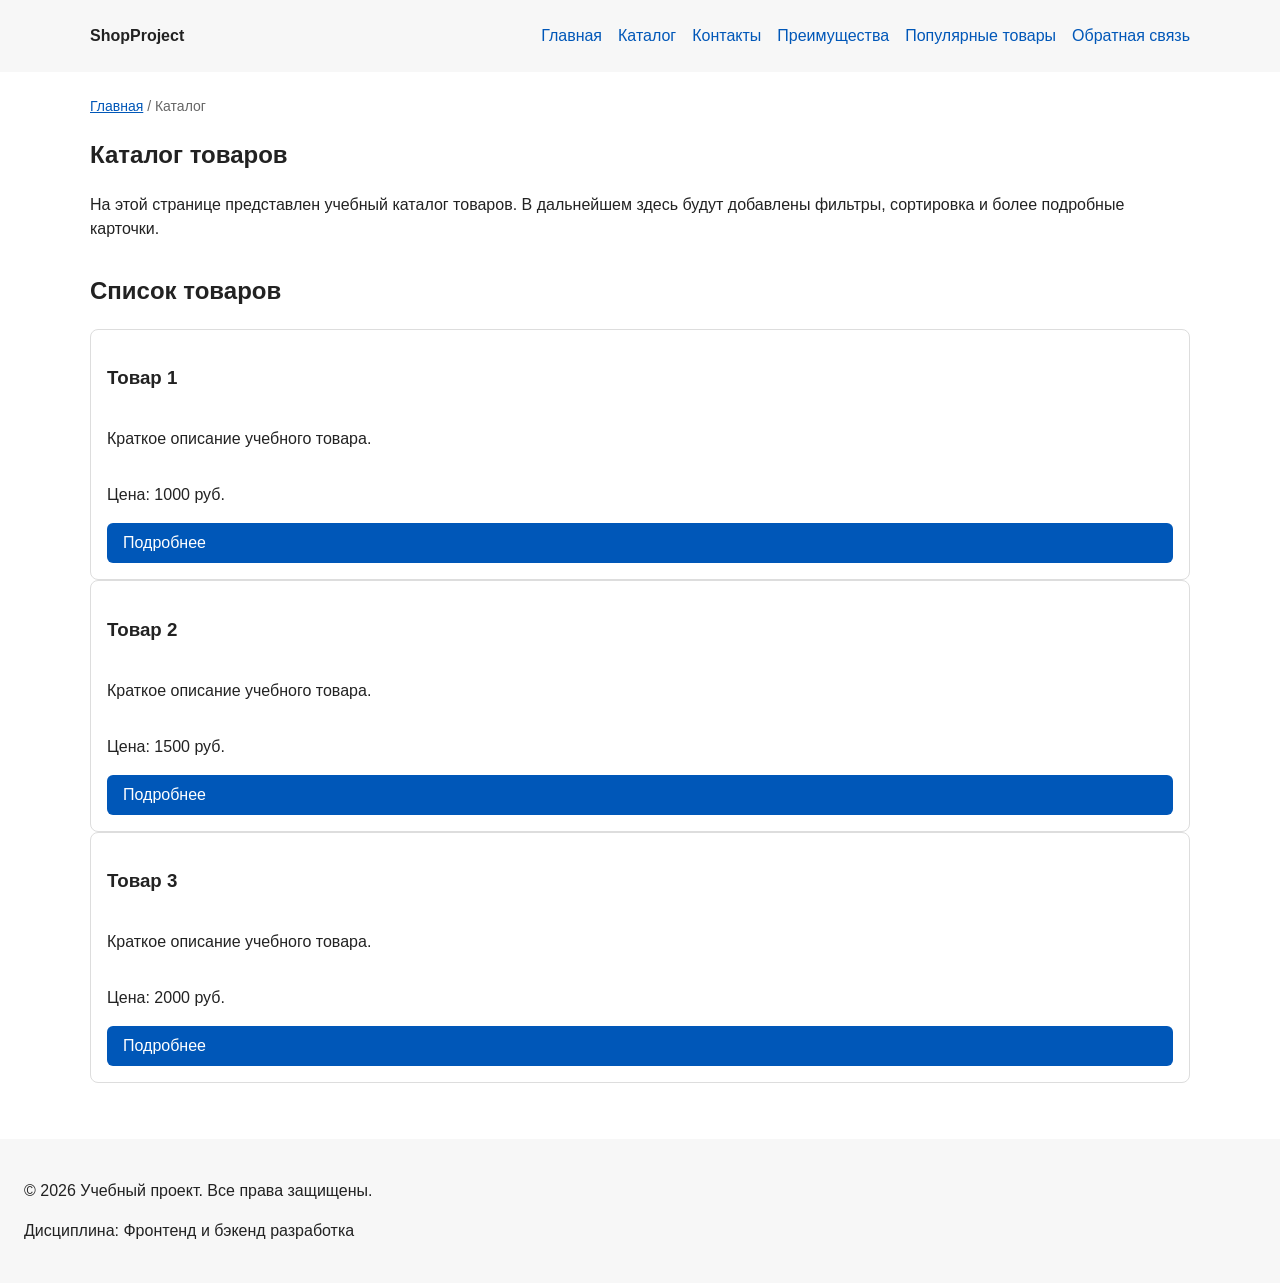
==== catalog.html @ 8612204b "fixes" ====
<!DOCTYPE html>
<html lang="ru">
<head>
  <meta charset="UTF-8">
  <meta name="viewport" content="width=device-width, initial-scale=1.0">
  <meta name="description" content="Каталог товаров учебного интернет-магазина.">
  <title>Каталог товаров — Учебный интернет-магазин</title>
  <link rel="stylesheet" href="css/style.css">
</head>
<body>
  <header>
    <div class="site-header">
      <a class="site-logo" href="index.html">ShopProject</a>
      <meta property="og:type" content="website">
      <meta property="og:title" content="Учебный интернет-магазин">
      <meta property="og:description" content="Учебный frontend-проект интернет-магазина.">
      <meta property="og:image" content="https://jabrail059.github.io/kr1-html-css-shop/images/preview.jpg">
        <nav class="site-nav" aria-label="Основная навигация">
        <ul class="site-nav__list">
          <li><a href="index.html">Главная</a></li>
          <li><a href="catalog.html">Каталог</a></li>
          <li><a href="contacts.html">Контакты</a></li>
          <li><a href="index.html#advantages">Преимущества</a></li>
          <li><a href="index.html#popular">Популярные товары</a></li>
          <li><a href="index.html#contacts">Обратная связь</a></li>
        </ul>
      </nav>
    </div>
  </header>

  <main>
    <nav class="breadcrumbs" aria-label="Хлебные крошки">
      <a href="index.html">Главная</a>
      <span>Каталог</span>
    </nav>

    <section class="section">
      <h1>Каталог товаров</h1>
      <p>
        На этой странице представлен учебный каталог товаров.
        В дальнейшем здесь будут добавлены фильтры, сортировка и более
        подробные карточки.
      </p>
    </section>

    <section class="section">
      <h2>Список товаров</h2>

      <article class="product-card">
        <h3>Товар 1</h3>
        <p>Краткое описание учебного товара.</p>
        <p>Цена: 1000 руб.</p>
        <a class="button" href="index.html#popular">Подробнее</a>
      </article>

      <article class="product-card">
        <h3>Товар 2</h3>
        <p>Краткое описание учебного товара.</p>
        <p>Цена: 1500 руб.</p>
        <a class="button" href="index.html#popular">Подробнее</a>
      </article>

      <article class="product-card">
        <h3>Товар 3</h3>
        <p>Краткое описание учебного товара.</p>
        <p>Цена: 2000 руб.</p>
        <a class="button" href="index.html#popular">Подробнее</a>
      </article>
    </section>
  </main>

  <footer>
    <p>&copy; 2026 Учебный проект. Все права защищены.</p>
    <p>Дисциплина: Фронтенд и бэкенд разработка</p>
  </footer>
</body>
</html>
---- css/style.css ----
/* ===============================
   1. Переменные проекта
   =============================== */


:root {
  /* Основные цвета проекта */
  --color-bg: #ffffff;
  --color-text: #222222;
  --color-muted: #666666;
  --color-primary: #0057b8;
  --color-primary-dark: #003f86;
  --color-border: #dddddd;
  --color-surface: #f7f7f7;
  --color-surface-accent: #eef5ff;
  --color-danger: #b00020;
  --color-success: #168a2f;
  --color-success-bg: #eefaf0;
  --color-white: #ffffff;

  /* Отступы */
  --space-xs: 4px;
  --space-sm: 8px;
  --space-md: 16px;
  --space-lg: 24px;
  --space-xl: 32px;

  /* Скругления */
  --radius-sm: 6px;
  --radius-md: 8px;
  --radius-lg: 12px;

  /* Размеры */
  --container-width: 1100px;
}

/* ===============================
   2. Базовые стили
   =============================== */

/*
  Универсальное правило для всех элементов.
  border-box делает расчёт размеров более понятным:
  width включает content, padding и border.
*/
* {
  box-sizing: border-box;
}

body {
  margin: 0;
  font-family: Arial, sans-serif;
  line-height: 1.5;
  color: var(--color-text);
  background-color: var(--color-bg);
}


/*
  Задаём внутренние отступы для основных областей страницы.
  Это делает содержимое визуально отделённым от краёв окна браузера.
*/
header,
main,
footer {
  padding: var(--space-lg);
}

/*
  Оформляем шапку страницы.
  Пока используется простой светло-серый фон.
*/
header {
  background-color: var(--color-surface);
}

footer {
  background-color: var(--color-surface);
}


/*
  Ограничиваем ширину содержимого шапки,
  чтобы оно не растягивалось слишком сильно на широких экранах.
*/
.site-header {
  display: flex;
  flex-wrap: wrap;
  align-items: center;
  justify-content: space-between;
  gap: var(--space-md);
  max-width: var(--container-width);
  margin: 0 auto;
}

/* ===============================
   3. Общие элементы интерфейса
   =============================== */

a {
  color: var(--color-primary);
}

a:hover {
  color: var(--color-primary-dark);
}

a:focus-visible {
  outline: 2px solid var(--color-primary);
  outline-offset: 3px;
}

/*
  Оформляем текстовый логотип.
*/
.site-logo {
  font-weight: bold;
  text-decoration: none;
  color: #222222;
}

/*
  Убираем стандартные отступы и маркеры списка навигации.
*/
.site-nav__list {
  display: flex;
  flex-wrap: wrap;
  gap: var(--space-md);
  padding: 0;
  margin: 0;
  list-style: none;
}

/*
  Добавляем расстояние между пунктами меню.
*/
.site-nav__list li {
  margin: 0;
}

/*
  Оформляем ссылки меню.
*/
.site-nav__list a {
  color: #0057b8;
  text-decoration: none;
}

/*
  При наведении мыши подчёркиваем ссылку.
  Подробно состояния интерфейса будут рассмотрены в практической работе 1.7.
*/
.site-nav__list a:hover {
  text-decoration: underline;
}

.breadcrumbs {
  max-width: var(--container-width);
  margin: 0 auto var(--space-md);
  font-size: 14px;
  color: var(--color-muted);
}

.breadcrumbs a {
  color: var(--color-primary);
}

.breadcrumbs span::before {
  content: " / ";
  color: var(--color-muted);
}


/* ===============================
   4. Компоненты страницы
   =============================== */

/*
  Hero-блок — первый крупный блок страницы.
  Он визуально отделяется от остальных разделов фоном и отступами.
*/
.hero {
  max-width: var(--container-width);
  margin: 0 auto var(--space-xl);
  padding: var(--space-xl) var(--space-lg);
  background-color: var(--color-surface-accent);
  border-radius: var(--radius-lg);
}

.section {
  max-width: var(--container-width);
  margin: 0 auto var(--space-xl);
}

.section h2 {
  margin-top: 0;
}


.products-grid {
  display: grid;
  grid-template-columns: repeat(auto-fit, minmax(220px, 1fr));
  gap: var(--space-md);
}

html {
  scroll-behavior: smooth;
}

:target {
  outline: 2px dashed var(--color-primary);
  outline-offset: 4px;
}


/*
  Карточка товара — самостоятельный БЭМ-блок.
  Карточки выстроены в адаптивную Grid-сетку.
*/
.product-card {
  display: flex;
  flex-direction: column;
  padding: var(--space-md);
  border: 1px solid var(--color-border);
  border-radius: var(--radius-md);
  background-color: var(--color-bg);
}

.product-card:hover {
  border-color: var(--color-primary);
}

.product-card__title {
  margin-top: 0;
}

.product-card__description {
  flex-grow: 1;
}

.product-card__price {
  font-weight: bold;
}

.product-card__button {
  align-self: flex-start;
  margin-top: auto;
}


/*
  Пока это обычная ссылка, но визуально она оформляется как кнопка.
*/
.button {
  display: inline-block;
  padding: var(--space-sm) var(--space-md);
  color: var(--color-white);
  background-color: var(--color-primary);
  text-decoration: none;
  border: none;
  border-radius: var(--radius-sm);
  cursor: pointer;
}

.button:hover {
  background-color: var(--color-primary-dark);
}

.button:focus-visible {
  outline: 2px solid var(--color-primary);
  outline-offset: 3px;
}

.button:disabled {
  opacity: 0.6;
  cursor: not-allowed;
}


/*
  Дополнительный информационный блок.
*/
.aside-info {
  max-width: var(--container-width);
  margin: 0 auto var(--space-xl);
  padding: var(--space-md);
  border-left: 4px solid var(--color-primary);
  background-color: var(--color-surface);
}


/* ===============================
   5. Форма и модальное окно
   =============================== */

/*
  Модальное окно.
  Элемент dialog сам умеет открываться поверх страницы.
*/
.order-dialog {
  width: min(100% - 32px, 560px);
  padding: var(--space-lg);
  border: none;
  border-radius: var(--radius-lg);
}

.order-dialog::backdrop {
  background-color: rgba(0, 0, 0, 0.5);
}

.form-field {
  margin-bottom: var(--space-md);
}

.form-field label {
  display: block;
  margin-bottom: var(--space-xs);
}

.form-field input,
.form-field select,
.form-field textarea {
  width: 100%;
  padding: 10px 12px;
  border: 1px solid var(--color-border);
  border-radius: var(--radius-sm);
  font: inherit;
}

.form-field input[type="checkbox"] {
  width: auto;
}

.form-field small {
  display: block;
  margin-top: var(--space-xs);
  color: var(--color-muted);
}

.form-field input:hover,
.form-field select:hover,
.form-field textarea:hover {
  border-color: var(--color-primary);
}

.form-field input:focus-visible,
.form-field select:focus-visible,
.form-field textarea:focus-visible,
.form-actions button:focus-visible {
  outline: 2px solid var(--color-primary);
  outline-offset: 3px;
}

[aria-invalid="true"] {
  border-color: var(--color-danger);
}


/*
  Видимый фокус для клавиатурной навигации.
*/
.form-field input:focus-visible,
.form-field select:focus-visible,
.form-field textarea:focus-visible,
.form-actions button:focus-visible {
  outline: 2px solid #0057b8;
  outline-offset: 2px;
}

/*
  Подсветка ошибочных полей.
  Атрибут aria-invalid будет добавляться через JavaScript.
*/
[aria-invalid="true"] {
  border-color: #b00020;
}

/*
  Кнопки формы.
*/
.form-actions {
  display: flex;
  gap: 12px;
  margin-top: 20px;
}

/*
  Сообщение об успешной отправке.
*/
.success-message {
  max-width: var(--container-width);
  margin: var(--space-lg) auto;
  padding: var(--space-md);
  border-left: 4px solid var(--color-success);
  background-color: var(--color-success-bg);
}
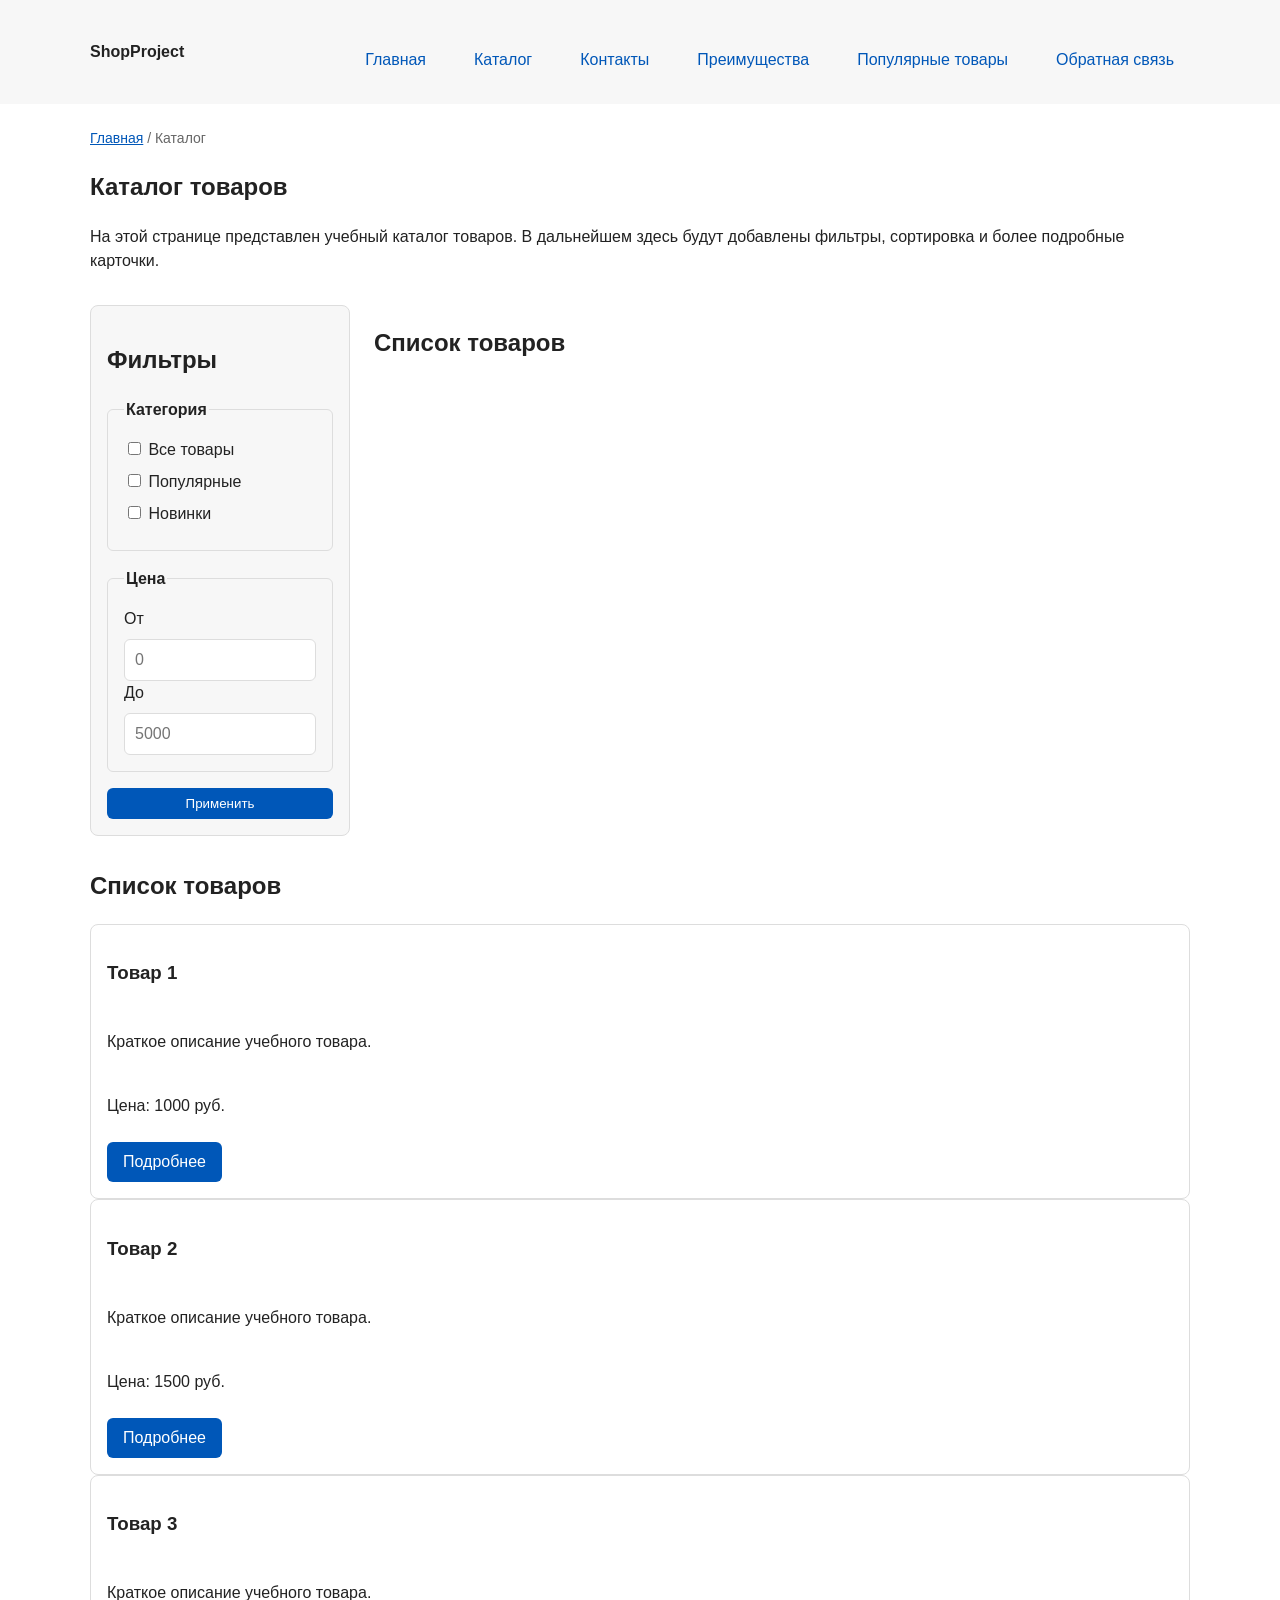
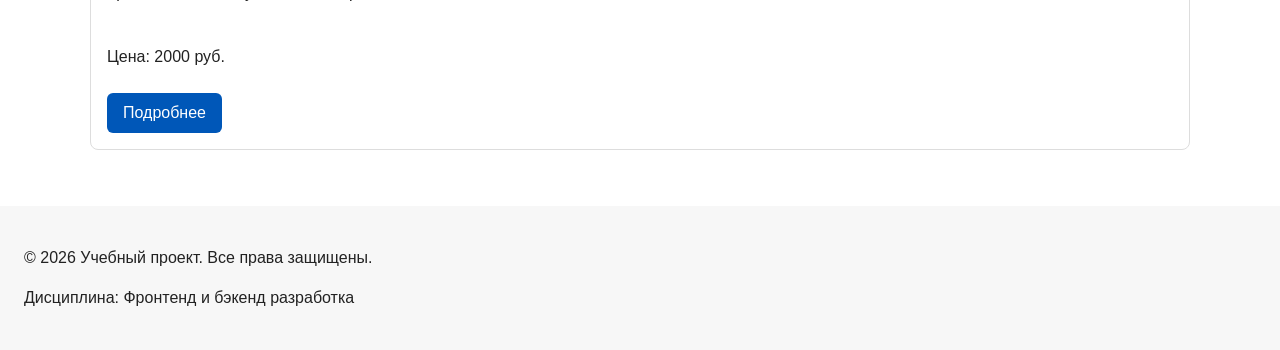
==== commit 10f57f65: "feat: add flex navigation and grid catalog layout" ====
--- a/catalog.html
+++ b/catalog.html
@@ -43,6 +43,54 @@
       </p>
     </section>
 
+    <section class="catalog-layout">
+      <aside class="catalog-filters">
+        <h2>Фильтры</h2>
+
+        <form class="filters-form" action="#" method="get">
+          <fieldset>
+            <legend>Категория</legend>
+
+            <label>
+              <input type="checkbox" name="category" value="all">
+              Все товары
+            </label>
+
+            <label>
+              <input type="checkbox" name="category" value="popular">
+              Популярные
+            </label>
+
+            <label>
+              <input type="checkbox" name="category" value="new">
+              Новинки
+            </label>
+          </fieldset>
+
+          <fieldset>
+            <legend>Цена</legend>
+
+            <label for="price-from">От</label>
+            <input id="price-from" name="price-from" type="number" min="0" placeholder="0">
+
+            <label for="price-to">До</label>
+            <input id="price-to" name="price-to" type="number" min="0" placeholder="5000">
+          </fieldset>
+
+          <button class="button" type="submit">Применить</button>
+        </form>
+      </aside>
+
+      <section class="catalog-products">
+        <h2>Список товаров</h2>
+
+        <div class="products-grid">
+          <!-- Карточки товаров -->
+        </div>
+      </section>
+    </section>
+
+
     <section class="section">
       <h2>Список товаров</h2>
 
--- a/css/style.css
+++ b/css/style.css
@@ -125,9 +125,11 @@
 .site-nav__list {
   display: flex;
   flex-wrap: wrap;
+  justify-content: center;
+  align-items: center;
   gap: var(--space-md);
   padding: 0;
-  margin: 0;
+  margin: var(--space-md) 0 0;
   list-style: none;
 }
 
@@ -142,17 +144,29 @@
   Оформляем ссылки меню.
 */
 .site-nav__list a {
-  color: #0057b8;
+  display: inline-block;
+  padding: var(--space-sm) var(--space-md);
+  color: var(--color-primary);
   text-decoration: none;
-}
+  border-radius: var(--radius-sm);
+}
+
+.products-grid {
+  display: grid;
+  grid-template-columns: repeat(3, 1fr);
+  gap: var(--space-lg);
+}
+
 
 /*
   При наведении мыши подчёркиваем ссылку.
   Подробно состояния интерфейса будут рассмотрены в практической работе 1.7.
 */
 .site-nav__list a:hover {
-  text-decoration: underline;
-}
+  color: var(--color-white);
+  background-color: var(--color-primary);
+}
+
 
 .breadcrumbs {
   max-width: var(--container-width);
@@ -220,12 +234,66 @@
 .product-card {
   display: flex;
   flex-direction: column;
+  gap: var(--space-sm);
+  margin-bottom: 0;
   padding: var(--space-md);
   border: 1px solid var(--color-border);
   border-radius: var(--radius-md);
   background-color: var(--color-bg);
 }
 
+.filters-form {
+  display: grid;
+  gap: var(--space-md);
+}
+
+.filters-form fieldset {
+  margin: 0;
+  padding: var(--space-md);
+  border: 1px solid var(--color-border);
+  border-radius: var(--radius-sm);
+}
+
+.filters-form legend {
+  font-weight: 700;
+}
+
+.filters-form label {
+  display: block;
+  margin-bottom: var(--space-sm);
+}
+
+.filters-form input[type="number"] {
+  width: 100%;
+  padding: 8px 10px;
+  border: 1px solid var(--color-border);
+  border-radius: var(--radius-sm);
+  font: inherit;
+}
+
+
+.catalog-layout {
+  max-width: var(--container-width);
+  margin: 0 auto var(--space-xl);
+  display: grid;
+  grid-template-columns: 260px 1fr;
+  grid-template-areas: "filters products";
+  gap: var(--space-lg);
+}
+
+.catalog-filters {
+  grid-area: filters;
+  padding: var(--space-md);
+  border: 1px solid var(--color-border);
+  border-radius: var(--radius-md);
+  background-color: var(--color-surface);
+}
+
+.catalog-products {
+  grid-area: products;
+}
+
+
 .product-card:hover {
   border-color: var(--color-primary);
 }
@@ -242,9 +310,9 @@
   font-weight: bold;
 }
 
-.product-card__button {
+.product-card .button {
+  margin-top: auto;
   align-self: flex-start;
-  margin-top: auto;
 }
 
 
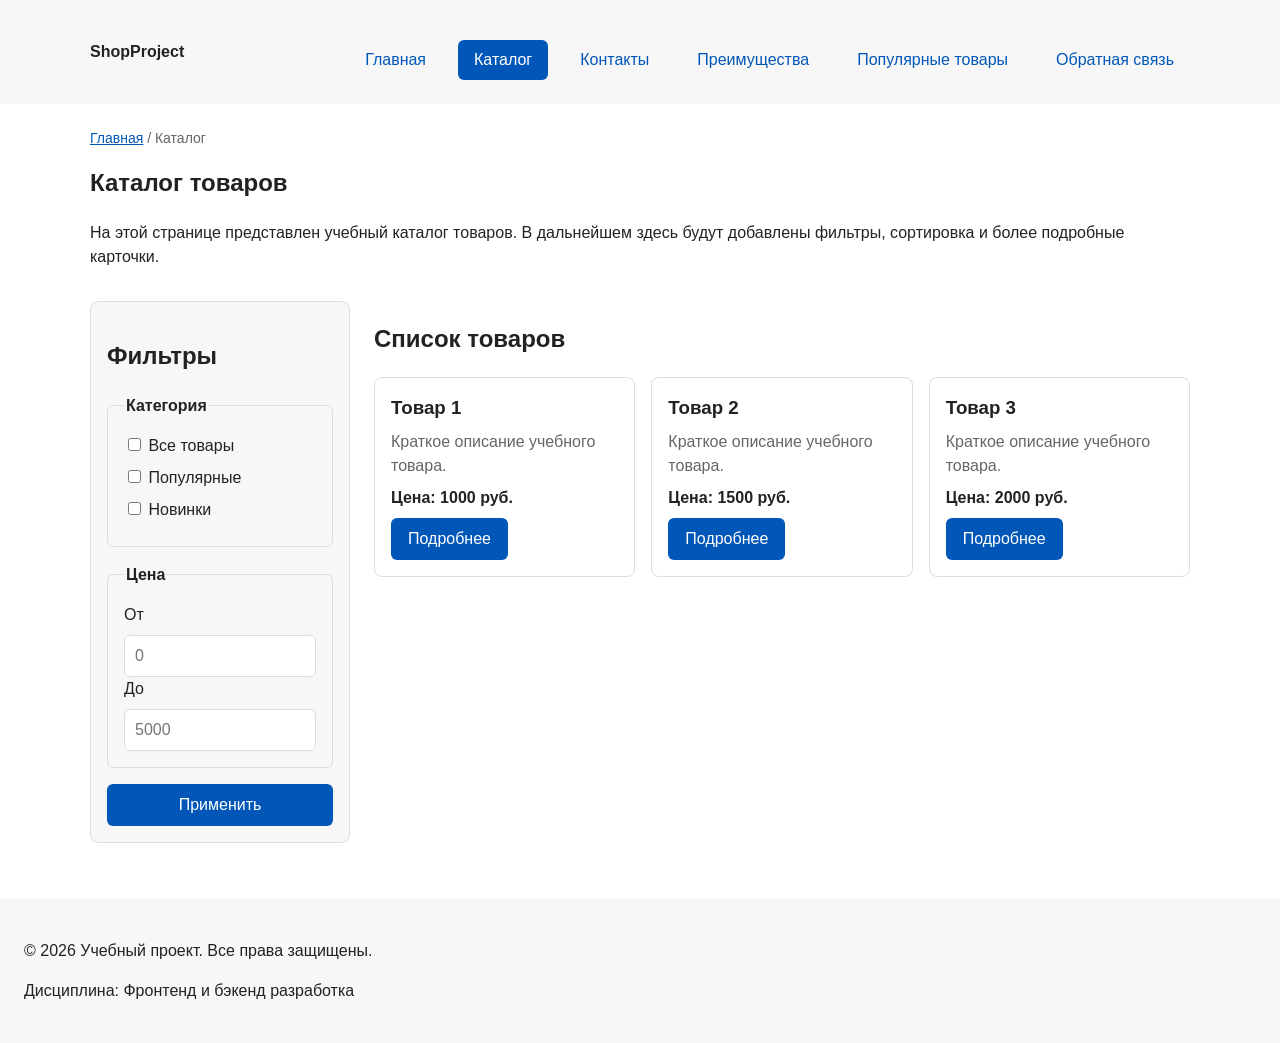
==== commit d2459063: "refactor: apply BEM naming to CSS classes" ====
--- a/catalog.html
+++ b/catalog.html
@@ -4,25 +4,25 @@
   <meta charset="UTF-8">
   <meta name="viewport" content="width=device-width, initial-scale=1.0">
   <meta name="description" content="Каталог товаров учебного интернет-магазина.">
+  <meta property="og:type" content="website">
+  <meta property="og:title" content="Учебный интернет-магазин">
+  <meta property="og:description" content="Учебный frontend-проект интернет-магазина.">
+  <meta property="og:image" content="https://jabrail059.github.io/kr1-html-css-shop/images/preview.jpg">
   <title>Каталог товаров — Учебный интернет-магазин</title>
   <link rel="stylesheet" href="css/style.css">
 </head>
 <body>
-  <header>
-    <div class="site-header">
-      <a class="site-logo" href="index.html">ShopProject</a>
-      <meta property="og:type" content="website">
-      <meta property="og:title" content="Учебный интернет-магазин">
-      <meta property="og:description" content="Учебный frontend-проект интернет-магазина.">
-      <meta property="og:image" content="https://jabrail059.github.io/kr1-html-css-shop/images/preview.jpg">
-        <nav class="site-nav" aria-label="Основная навигация">
+  <header class="site-header">
+    <div class="site-header__inner">
+      <a class="site-header__logo" href="index.html">ShopProject</a>
+      <nav class="site-nav" aria-label="Основная навигация">
         <ul class="site-nav__list">
-          <li><a href="index.html">Главная</a></li>
-          <li><a href="catalog.html">Каталог</a></li>
-          <li><a href="contacts.html">Контакты</a></li>
-          <li><a href="index.html#advantages">Преимущества</a></li>
-          <li><a href="index.html#popular">Популярные товары</a></li>
-          <li><a href="index.html#contacts">Обратная связь</a></li>
+          <li class="site-nav__item"><a class="site-nav__link" href="index.html">Главная</a></li>
+          <li class="site-nav__item"><a class="site-nav__link site-nav__link--active" href="catalog.html" aria-current="page">Каталог</a></li>
+          <li class="site-nav__item"><a class="site-nav__link" href="contacts.html">Контакты</a></li>
+          <li class="site-nav__item"><a class="site-nav__link" href="index.html#advantages">Преимущества</a></li>
+          <li class="site-nav__item"><a class="site-nav__link" href="index.html#popular">Популярные товары</a></li>
+          <li class="site-nav__item"><a class="site-nav__link" href="index.html#contacts">Обратная связь</a></li>
         </ul>
       </nav>
     </div>
@@ -30,13 +30,13 @@
 
   <main>
     <nav class="breadcrumbs" aria-label="Хлебные крошки">
-      <a href="index.html">Главная</a>
-      <span>Каталог</span>
+      <a class="breadcrumbs__link" href="index.html">Главная</a>
+      <span class="breadcrumbs__current" aria-current="page">Каталог</span>
     </nav>
 
     <section class="section">
-      <h1>Каталог товаров</h1>
-      <p>
+      <h1 class="section__title">Каталог товаров</h1>
+      <p class="section__description">
         На этой странице представлен учебный каталог товаров.
         В дальнейшем здесь будут добавлены фильтры, сортировка и более
         подробные карточки.
@@ -45,81 +45,74 @@
 
     <section class="catalog-layout">
       <aside class="catalog-filters">
-        <h2>Фильтры</h2>
+        <h2 class="catalog-filters__title">Фильтры</h2>
 
-        <form class="filters-form" action="#" method="get">
-          <fieldset>
-            <legend>Категория</legend>
+        <form class="catalog-filters__form" action="#" method="get">
+          <fieldset class="catalog-filters__group">
+            <legend class="catalog-filters__legend">Категория</legend>
 
-            <label>
-              <input type="checkbox" name="category" value="all">
+            <label class="catalog-filters__label">
+              <input class="catalog-filters__checkbox" type="checkbox" name="category" value="all">
               Все товары
             </label>
 
-            <label>
-              <input type="checkbox" name="category" value="popular">
+            <label class="catalog-filters__label">
+              <input class="catalog-filters__checkbox" type="checkbox" name="category" value="popular">
               Популярные
             </label>
 
-            <label>
-              <input type="checkbox" name="category" value="new">
+            <label class="catalog-filters__label">
+              <input class="catalog-filters__checkbox" type="checkbox" name="category" value="new">
               Новинки
             </label>
           </fieldset>
 
-          <fieldset>
-            <legend>Цена</legend>
+          <fieldset class="catalog-filters__group">
+            <legend class="catalog-filters__legend">Цена</legend>
 
-            <label for="price-from">От</label>
-            <input id="price-from" name="price-from" type="number" min="0" placeholder="0">
+            <label class="catalog-filters__label" for="price-from">От</label>
+            <input class="catalog-filters__input" id="price-from" name="price-from" type="number" min="0" placeholder="0">
 
-            <label for="price-to">До</label>
-            <input id="price-to" name="price-to" type="number" min="0" placeholder="5000">
+            <label class="catalog-filters__label" for="price-to">До</label>
+            <input class="catalog-filters__input" id="price-to" name="price-to" type="number" min="0" placeholder="5000">
           </fieldset>
 
-          <button class="button" type="submit">Применить</button>
+          <button class="button button--primary" type="submit">Применить</button>
         </form>
       </aside>
 
       <section class="catalog-products">
-        <h2>Список товаров</h2>
+        <h2 class="catalog-products__title">Список товаров</h2>
 
         <div class="products-grid">
-          <!-- Карточки товаров -->
+          <article class="product-card">
+            <h3 class="product-card__title">Товар 1</h3>
+            <p class="product-card__description">Краткое описание учебного товара.</p>
+            <p class="product-card__price">Цена: 1000 руб.</p>
+            <a class="button button--primary product-card__button" href="index.html#popular">Подробнее</a>
+          </article>
+
+          <article class="product-card">
+            <h3 class="product-card__title">Товар 2</h3>
+            <p class="product-card__description">Краткое описание учебного товара.</p>
+            <p class="product-card__price">Цена: 1500 руб.</p>
+            <a class="button button--primary product-card__button" href="index.html#popular">Подробнее</a>
+          </article>
+
+          <article class="product-card">
+            <h3 class="product-card__title">Товар 3</h3>
+            <p class="product-card__description">Краткое описание учебного товара.</p>
+            <p class="product-card__price">Цена: 2000 руб.</p>
+            <a class="button button--primary product-card__button" href="index.html#popular">Подробнее</a>
+          </article>
         </div>
       </section>
     </section>
-
-
-    <section class="section">
-      <h2>Список товаров</h2>
-
-      <article class="product-card">
-        <h3>Товар 1</h3>
-        <p>Краткое описание учебного товара.</p>
-        <p>Цена: 1000 руб.</p>
-        <a class="button" href="index.html#popular">Подробнее</a>
-      </article>
-
-      <article class="product-card">
-        <h3>Товар 2</h3>
-        <p>Краткое описание учебного товара.</p>
-        <p>Цена: 1500 руб.</p>
-        <a class="button" href="index.html#popular">Подробнее</a>
-      </article>
-
-      <article class="product-card">
-        <h3>Товар 3</h3>
-        <p>Краткое описание учебного товара.</p>
-        <p>Цена: 2000 руб.</p>
-        <a class="button" href="index.html#popular">Подробнее</a>
-      </article>
-    </section>
   </main>
 
-  <footer>
-    <p>&copy; 2026 Учебный проект. Все права защищены.</p>
-    <p>Дисциплина: Фронтенд и бэкенд разработка</p>
+  <footer class="site-footer">
+    <p class="site-footer__text">&copy; 2026 Учебный проект. Все права защищены.</p>
+    <p class="site-footer__text">Дисциплина: Фронтенд и бэкенд разработка</p>
   </footer>
 </body>
 </html>
--- a/css/style.css
+++ b/css/style.css
@@ -1,10 +1,5 @@
-/* ===============================
-   1. Переменные проекта
-   =============================== */
-
-
+/* Дизайн-токены */
 :root {
-  /* Основные цвета проекта */
   --color-bg: #ffffff;
   --color-text: #222222;
   --color-muted: #666666;
@@ -17,36 +12,20 @@
   --color-success: #168a2f;
   --color-success-bg: #eefaf0;
   --color-white: #ffffff;
-
-  /* Отступы */
   --space-xs: 4px;
   --space-sm: 8px;
   --space-md: 16px;
   --space-lg: 24px;
   --space-xl: 32px;
-
-  /* Скругления */
   --radius-sm: 6px;
   --radius-md: 8px;
   --radius-lg: 12px;
-
-  /* Размеры */
   --container-width: 1100px;
 }
 
-/* ===============================
-   2. Базовые стили
-   =============================== */
-
-/*
-  Универсальное правило для всех элементов.
-  border-box делает расчёт размеров более понятным:
-  width включает content, padding и border.
-*/
-* {
-  box-sizing: border-box;
-}
-
+/* Базовые стили */
+* { box-sizing: border-box; }
+html { scroll-behavior: smooth; }
 body {
   margin: 0;
   font-family: Arial, sans-serif;
@@ -54,36 +33,27 @@
   color: var(--color-text);
   background-color: var(--color-bg);
 }
-
-
-/*
-  Задаём внутренние отступы для основных областей страницы.
-  Это делает содержимое визуально отделённым от краёв окна браузера.
-*/
-header,
-main,
-footer {
+main { padding: var(--space-lg); }
+a { color: var(--color-primary); }
+a:hover { color: var(--color-primary-dark); }
+a:focus-visible {
+  outline: 2px solid var(--color-primary);
+  outline-offset: 3px;
+}
+:target {
+  outline: 2px dashed var(--color-primary);
+  outline-offset: 4px;
+}
+
+/* Шапка и навигация */
+.site-header {
+  position: sticky;
+  top: 0;
+  z-index: 1000;
   padding: var(--space-lg);
-}
-
-/*
-  Оформляем шапку страницы.
-  Пока используется простой светло-серый фон.
-*/
-header {
-  background-color: var(--color-surface);
-}
-
-footer {
-  background-color: var(--color-surface);
-}
-
-
-/*
-  Ограничиваем ширину содержимого шапки,
-  чтобы оно не растягивалось слишком сильно на широких экранах.
-*/
-.site-header {
+  background-color: var(--color-surface);
+}
+.site-header__inner {
   display: flex;
   flex-wrap: wrap;
   align-items: center;
@@ -92,36 +62,11 @@
   max-width: var(--container-width);
   margin: 0 auto;
 }
-
-/* ===============================
-   3. Общие элементы интерфейса
-   =============================== */
-
-a {
-  color: var(--color-primary);
-}
-
-a:hover {
-  color: var(--color-primary-dark);
-}
-
-a:focus-visible {
-  outline: 2px solid var(--color-primary);
-  outline-offset: 3px;
-}
-
-/*
-  Оформляем текстовый логотип.
-*/
-.site-logo {
-  font-weight: bold;
+.site-header__logo {
+  font-weight: 700;
+  color: var(--color-text);
   text-decoration: none;
-  color: #222222;
-}
-
-/*
-  Убираем стандартные отступы и маркеры списка навигации.
-*/
+}
 .site-nav__list {
   display: flex;
   flex-wrap: wrap;
@@ -132,67 +77,36 @@
   margin: var(--space-md) 0 0;
   list-style: none;
 }
-
-/*
-  Добавляем расстояние между пунктами меню.
-*/
-.site-nav__list li {
-  margin: 0;
-}
-
-/*
-  Оформляем ссылки меню.
-*/
-.site-nav__list a {
+.site-nav__item { margin: 0; }
+.site-nav__link {
   display: inline-block;
   padding: var(--space-sm) var(--space-md);
   color: var(--color-primary);
   text-decoration: none;
   border-radius: var(--radius-sm);
 }
-
-.products-grid {
-  display: grid;
-  grid-template-columns: repeat(3, 1fr);
-  gap: var(--space-lg);
-}
-
-
-/*
-  При наведении мыши подчёркиваем ссылку.
-  Подробно состояния интерфейса будут рассмотрены в практической работе 1.7.
-*/
-.site-nav__list a:hover {
+.site-nav__link:hover,
+.site-nav__link--active {
   color: var(--color-white);
   background-color: var(--color-primary);
 }
-
-
+.site-nav__link:focus-visible {
+  outline: 2px solid var(--color-primary);
+  outline-offset: 3px;
+}
+
+/* Общие компоненты страниц */
 .breadcrumbs {
   max-width: var(--container-width);
   margin: 0 auto var(--space-md);
   font-size: 14px;
   color: var(--color-muted);
 }
-
-.breadcrumbs a {
-  color: var(--color-primary);
-}
-
-.breadcrumbs span::before {
+.breadcrumbs__link { color: var(--color-primary); }
+.breadcrumbs__current::before {
   content: " / ";
   color: var(--color-muted);
 }
-
-
-/* ===============================
-   4. Компоненты страницы
-   =============================== */
-
-/*
-  Hero-блок — первый крупный блок страницы.
-  Он визуально отделяется от остальных разделов фоном и отступами.
-*/
 .hero {
   max-width: var(--container-width);
   margin: 0 auto var(--space-xl);
@@ -200,37 +114,16 @@
   background-color: var(--color-surface-accent);
   border-radius: var(--radius-lg);
 }
-
 .section {
   max-width: var(--container-width);
   margin: 0 auto var(--space-xl);
 }
-
-.section h2 {
-  margin-top: 0;
-}
-
-
+.section__title { margin-top: 0; }
 .products-grid {
   display: grid;
   grid-template-columns: repeat(auto-fit, minmax(220px, 1fr));
   gap: var(--space-md);
 }
-
-html {
-  scroll-behavior: smooth;
-}
-
-:target {
-  outline: 2px dashed var(--color-primary);
-  outline-offset: 4px;
-}
-
-
-/*
-  Карточка товара — самостоятельный БЭМ-блок.
-  Карточки выстроены в адаптивную Grid-сетку.
-*/
 .product-card {
   display: flex;
   flex-direction: column;
@@ -241,46 +134,78 @@
   border-radius: var(--radius-md);
   background-color: var(--color-bg);
 }
-
-.filters-form {
-  display: grid;
-  gap: var(--space-md);
-}
-
-.filters-form fieldset {
-  margin: 0;
-  padding: var(--space-md);
-  border: 1px solid var(--color-border);
-  border-radius: var(--radius-sm);
-}
-
-.filters-form legend {
+.product-card:hover,
+.product-card--featured { border-color: var(--color-primary); }
+.product-card__title { margin: 0; }
+.product-card__description {
+  flex-grow: 1;
+  margin: 0;
+  color: var(--color-muted);
+}
+.product-card__price {
+  margin: 0;
   font-weight: 700;
 }
-
-.filters-form label {
-  display: block;
-  margin-bottom: var(--space-sm);
-}
-
-.filters-form input[type="number"] {
-  width: 100%;
-  padding: 8px 10px;
-  border: 1px solid var(--color-border);
+.product-card__button {
+  align-self: flex-start;
+  margin-top: auto;
+}
+.button {
+  display: inline-block;
+  padding: var(--space-sm) var(--space-md);
+  border: 1px solid transparent;
   border-radius: var(--radius-sm);
   font: inherit;
-}
-
-
+  text-decoration: none;
+  cursor: pointer;
+}
+.button--primary {
+  color: var(--color-white);
+  background-color: var(--color-primary);
+}
+.button--primary:hover {
+  color: var(--color-white);
+  background-color: var(--color-primary-dark);
+}
+.button--secondary {
+  color: var(--color-primary);
+  background-color: transparent;
+  border-color: var(--color-primary);
+}
+.button--secondary:hover {
+  color: var(--color-white);
+  background-color: var(--color-primary);
+}
+.button:focus-visible {
+  outline: 2px solid var(--color-primary);
+  outline-offset: 3px;
+}
+.button:disabled,
+.button--disabled {
+  opacity: 0.6;
+  cursor: not-allowed;
+}
+.aside-info {
+  max-width: var(--container-width);
+  margin: 0 auto var(--space-xl);
+  padding: var(--space-md);
+  border-left: 4px solid var(--color-primary);
+  background-color: var(--color-surface);
+}
+.site-footer {
+  padding: var(--space-lg);
+  background-color: var(--color-surface);
+}
+
+/* Каталог */
 .catalog-layout {
-  max-width: var(--container-width);
-  margin: 0 auto var(--space-xl);
   display: grid;
   grid-template-columns: 260px 1fr;
   grid-template-areas: "filters products";
   gap: var(--space-lg);
-}
-
+  max-width: var(--container-width);
+  margin: 0 auto var(--space-xl);
+}
 .catalog-filters {
   grid-area: filters;
   padding: var(--space-md);
@@ -288,173 +213,80 @@
   border-radius: var(--radius-md);
   background-color: var(--color-surface);
 }
-
-.catalog-products {
-  grid-area: products;
-}
-
-
-.product-card:hover {
-  border-color: var(--color-primary);
-}
-
-.product-card__title {
-  margin-top: 0;
-}
-
-.product-card__description {
-  flex-grow: 1;
-}
-
-.product-card__price {
-  font-weight: bold;
-}
-
-.product-card .button {
-  margin-top: auto;
-  align-self: flex-start;
-}
-
-
-/*
-  Пока это обычная ссылка, но визуально она оформляется как кнопка.
-*/
-.button {
-  display: inline-block;
-  padding: var(--space-sm) var(--space-md);
-  color: var(--color-white);
-  background-color: var(--color-primary);
-  text-decoration: none;
-  border: none;
-  border-radius: var(--radius-sm);
-  cursor: pointer;
-}
-
-.button:hover {
-  background-color: var(--color-primary-dark);
-}
-
-.button:focus-visible {
-  outline: 2px solid var(--color-primary);
-  outline-offset: 3px;
-}
-
-.button:disabled {
-  opacity: 0.6;
-  cursor: not-allowed;
-}
-
-
-/*
-  Дополнительный информационный блок.
-*/
-.aside-info {
-  max-width: var(--container-width);
-  margin: 0 auto var(--space-xl);
-  padding: var(--space-md);
-  border-left: 4px solid var(--color-primary);
-  background-color: var(--color-surface);
-}
-
-
-/* ===============================
-   5. Форма и модальное окно
-   =============================== */
-
-/*
-  Модальное окно.
-  Элемент dialog сам умеет открываться поверх страницы.
-*/
+.catalog-filters__form {
+  display: grid;
+  gap: var(--space-md);
+}
+.catalog-filters__group {
+  margin: 0;
+  padding: var(--space-md);
+  border: 1px solid var(--color-border);
+  border-radius: var(--radius-sm);
+}
+.catalog-filters__legend { font-weight: 700; }
+.catalog-filters__label {
+  display: block;
+  margin-bottom: var(--space-sm);
+}
+.catalog-filters__input {
+  width: 100%;
+  padding: 8px 10px;
+  border: 1px solid var(--color-border);
+  border-radius: var(--radius-sm);
+  font: inherit;
+}
+.catalog-products { grid-area: products; }
+
+/* Диалог и форма заявки */
 .order-dialog {
   width: min(100% - 32px, 560px);
   padding: var(--space-lg);
   border: none;
   border-radius: var(--radius-lg);
 }
-
-.order-dialog::backdrop {
-  background-color: rgba(0, 0, 0, 0.5);
-}
-
-.form-field {
-  margin-bottom: var(--space-md);
-}
-
-.form-field label {
+.order-dialog::backdrop { background-color: rgba(0, 0, 0, 0.5); }
+.order-dialog__title { margin-top: 0; }
+.order-form__field { margin-bottom: var(--space-md); }
+.order-form__label {
   display: block;
   margin-bottom: var(--space-xs);
 }
-
-.form-field input,
-.form-field select,
-.form-field textarea {
+.order-form__input,
+.order-form__select,
+.order-form__textarea {
   width: 100%;
   padding: 10px 12px;
   border: 1px solid var(--color-border);
   border-radius: var(--radius-sm);
   font: inherit;
 }
-
-.form-field input[type="checkbox"] {
-  width: auto;
-}
-
-.form-field small {
+.order-form__checkbox { width: auto; }
+.order-form__hint {
   display: block;
   margin-top: var(--space-xs);
   color: var(--color-muted);
 }
-
-.form-field input:hover,
-.form-field select:hover,
-.form-field textarea:hover {
-  border-color: var(--color-primary);
-}
-
-.form-field input:focus-visible,
-.form-field select:focus-visible,
-.form-field textarea:focus-visible,
-.form-actions button:focus-visible {
-  outline: 2px solid var(--color-primary);
-  outline-offset: 3px;
-}
-
-[aria-invalid="true"] {
+.order-form__input:hover,
+.order-form__select:hover,
+.order-form__textarea:hover { border-color: var(--color-primary); }
+.order-form__input:focus-visible,
+.order-form__select:focus-visible,
+.order-form__textarea:focus-visible {
+  outline: 2px solid var(--color-primary);
+  outline-offset: 3px;
+}
+.order-form__input[aria-invalid="true"],
+.order-form__select[aria-invalid="true"],
+.order-form__textarea[aria-invalid="true"],
+.order-form__checkbox[aria-invalid="true"] {
   border-color: var(--color-danger);
-}
-
-
-/*
-  Видимый фокус для клавиатурной навигации.
-*/
-.form-field input:focus-visible,
-.form-field select:focus-visible,
-.form-field textarea:focus-visible,
-.form-actions button:focus-visible {
-  outline: 2px solid #0057b8;
-  outline-offset: 2px;
-}
-
-/*
-  Подсветка ошибочных полей.
-  Атрибут aria-invalid будет добавляться через JavaScript.
-*/
-[aria-invalid="true"] {
-  border-color: #b00020;
-}
-
-/*
-  Кнопки формы.
-*/
-.form-actions {
-  display: flex;
-  gap: 12px;
-  margin-top: 20px;
-}
-
-/*
-  Сообщение об успешной отправке.
-*/
+  outline-color: var(--color-danger);
+}
+.order-form__actions {
+  display: flex;
+  gap: var(--space-md);
+  margin-top: var(--space-lg);
+}
 .success-message {
   max-width: var(--container-width);
   margin: var(--space-lg) auto;
@@ -462,5 +294,3 @@
   border-left: 4px solid var(--color-success);
   background-color: var(--color-success-bg);
 }
-
-
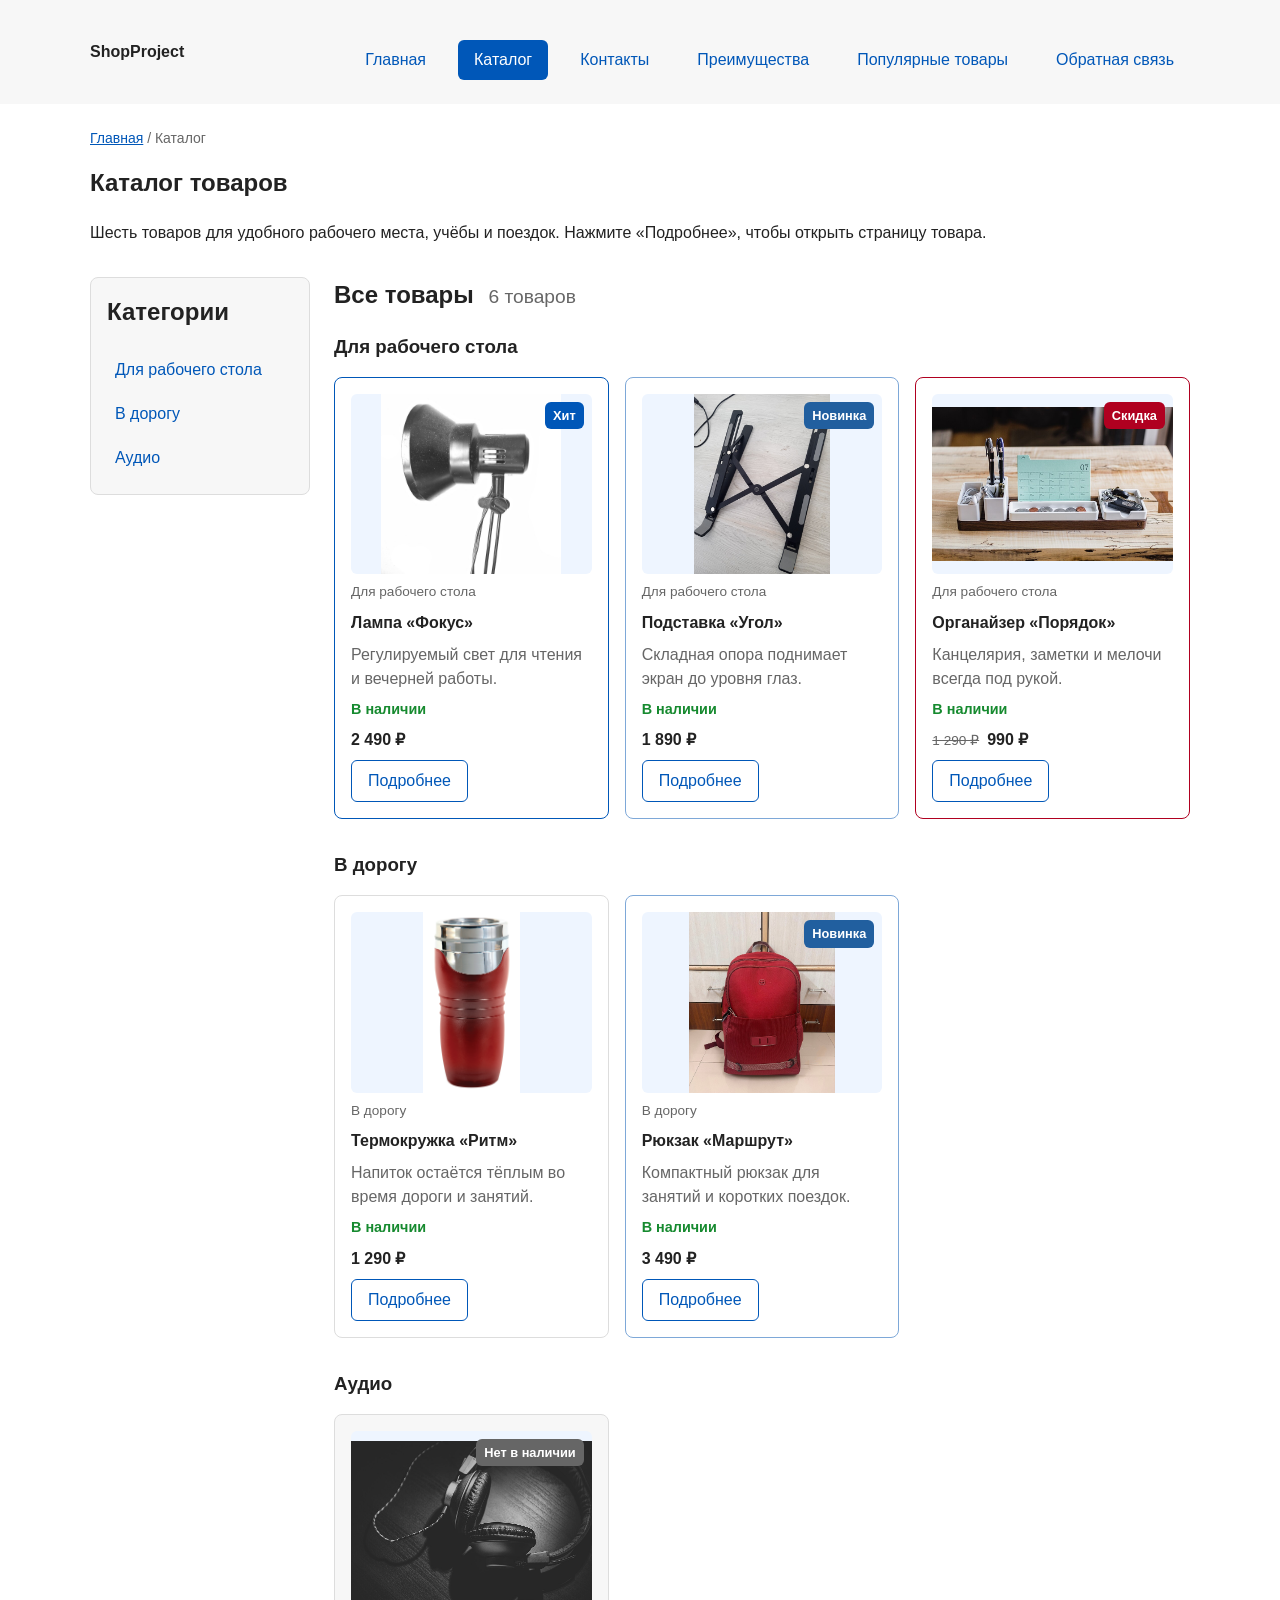
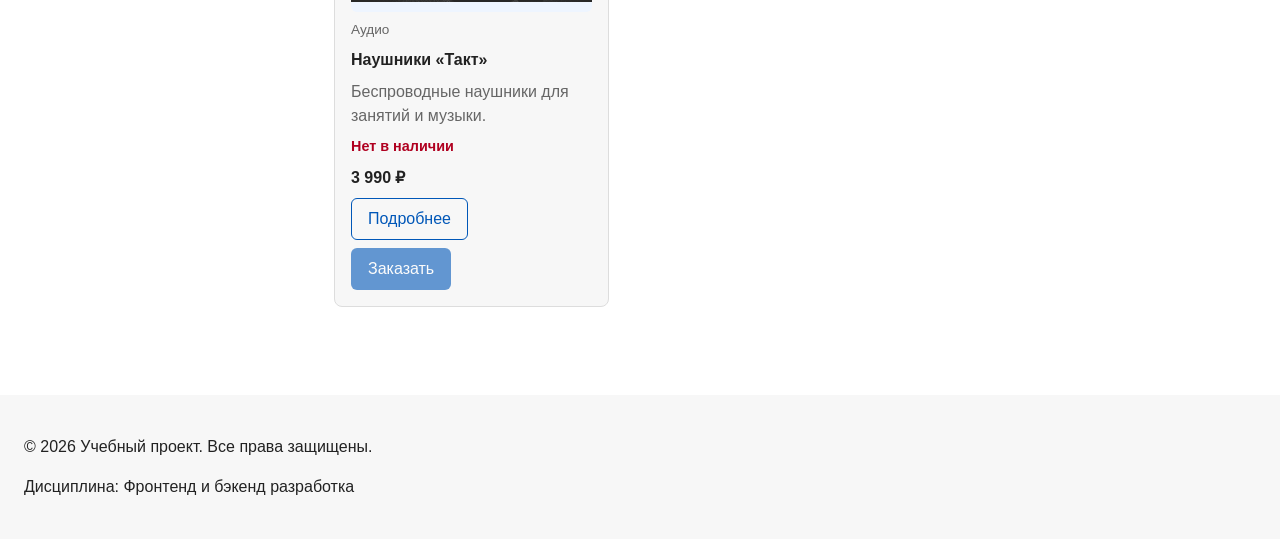
==== commit 8a9db30b: "feat: expand product catalog and add product detail pages" ====
--- a/catalog.html
+++ b/catalog.html
@@ -7,7 +7,6 @@
   <meta property="og:type" content="website">
   <meta property="og:title" content="Учебный интернет-магазин">
   <meta property="og:description" content="Учебный frontend-проект интернет-магазина.">
-  <meta property="og:image" content="https://jabrail059.github.io/kr1-html-css-shop/images/preview.jpg">
   <title>Каталог товаров — Учебный интернет-магазин</title>
   <link rel="stylesheet" href="css/style.css">
 </head>
@@ -36,78 +35,117 @@
 
     <section class="section">
       <h1 class="section__title">Каталог товаров</h1>
-      <p class="section__description">
-        На этой странице представлен учебный каталог товаров.
-        В дальнейшем здесь будут добавлены фильтры, сортировка и более
-        подробные карточки.
-      </p>
+      <p class="section__description">Шесть товаров для удобного рабочего места, учёбы и поездок. Нажмите «Подробнее», чтобы открыть страницу товара.</p>
     </section>
 
-    <section class="catalog-layout">
+    <div class="catalog-layout">
       <aside class="catalog-filters">
-        <h2 class="catalog-filters__title">Фильтры</h2>
-
-        <form class="catalog-filters__form" action="#" method="get">
-          <fieldset class="catalog-filters__group">
-            <legend class="catalog-filters__legend">Категория</legend>
-
-            <label class="catalog-filters__label">
-              <input class="catalog-filters__checkbox" type="checkbox" name="category" value="all">
-              Все товары
-            </label>
-
-            <label class="catalog-filters__label">
-              <input class="catalog-filters__checkbox" type="checkbox" name="category" value="popular">
-              Популярные
-            </label>
-
-            <label class="catalog-filters__label">
-              <input class="catalog-filters__checkbox" type="checkbox" name="category" value="new">
-              Новинки
-            </label>
-          </fieldset>
-
-          <fieldset class="catalog-filters__group">
-            <legend class="catalog-filters__legend">Цена</legend>
-
-            <label class="catalog-filters__label" for="price-from">От</label>
-            <input class="catalog-filters__input" id="price-from" name="price-from" type="number" min="0" placeholder="0">
-
-            <label class="catalog-filters__label" for="price-to">До</label>
-            <input class="catalog-filters__input" id="price-to" name="price-to" type="number" min="0" placeholder="5000">
-          </fieldset>
-
-          <button class="button button--primary" type="submit">Применить</button>
-        </form>
+        <h2 class="catalog-filters__title">Категории</h2>
+        <nav class="catalog-filters__nav" aria-label="Категории каталога">
+          <ul class="catalog-filters__list">
+            <li><a class="catalog-filters__link" href="#desk">Для рабочего стола</a></li>
+            <li><a class="catalog-filters__link" href="#travel">В дорогу</a></li>
+            <li><a class="catalog-filters__link" href="#audio">Аудио</a></li>
+          </ul>
+        </nav>
       </aside>
 
       <section class="catalog-products">
-        <h2 class="catalog-products__title">Список товаров</h2>
+        <h2 class="catalog-products__title">Все товары <span class="catalog-products__count">6 товаров</span></h2>
+        <section class="catalog-products__group" id="desk">
+          <h3 class="catalog-products__group-title">Для рабочего стола</h3>
+          <div class="products-grid">
+            <article class="product-card product-card--featured">
+              <div class="product-card__media">
+                <img class="product-card__image" src="images/lamp.jpg" alt="Чёрная настольная лампа на светлом фоне" width="960" height="961" loading="lazy" decoding="async">
+                <span class="product-card__badge">Хит</span>
+              </div>
+              <p class="product-card__category">Для рабочего стола</p>
+              <h4 class="product-card__title">Лампа «Фокус»</h4>
+              <p class="product-card__description">Регулируемый свет для чтения и вечерней работы.</p>
+              <p class="product-card__availability">В наличии</p>
+              <p class="product-card__price">2 490 ₽</p>
+              <a class="button button--secondary product-card__button" href="product-lamp.html">Подробнее</a>
+            </article>
 
-        <div class="products-grid">
-          <article class="product-card">
-            <h3 class="product-card__title">Товар 1</h3>
-            <p class="product-card__description">Краткое описание учебного товара.</p>
-            <p class="product-card__price">Цена: 1000 руб.</p>
-            <a class="button button--primary product-card__button" href="index.html#popular">Подробнее</a>
-          </article>
+            <article class="product-card product-card--new">
+              <div class="product-card__media">
+                <img class="product-card__image" src="images/stand.jpg" alt="Чёрная складная подставка для ноутбука" width="960" height="1280" loading="lazy" decoding="async">
+                <span class="product-card__badge product-card__badge--new">Новинка</span>
+              </div>
+              <p class="product-card__category">Для рабочего стола</p>
+              <h4 class="product-card__title">Подставка «Угол»</h4>
+              <p class="product-card__description">Складная опора поднимает экран до уровня глаз.</p>
+              <p class="product-card__availability">В наличии</p>
+              <p class="product-card__price">1 890 ₽</p>
+              <a class="button button--secondary product-card__button" href="product-stand.html">Подробнее</a>
+            </article>
 
-          <article class="product-card">
-            <h3 class="product-card__title">Товар 2</h3>
-            <p class="product-card__description">Краткое описание учебного товара.</p>
-            <p class="product-card__price">Цена: 1500 руб.</p>
-            <a class="button button--primary product-card__button" href="index.html#popular">Подробнее</a>
-          </article>
+            <article class="product-card product-card--sale">
+              <div class="product-card__media">
+                <img class="product-card__image" src="images/organizer.jpg" alt="Настольный органайзер с канцелярией и мелочами" width="960" height="615" loading="lazy" decoding="async">
+                <span class="product-card__badge product-card__badge--sale">Скидка</span>
+              </div>
+              <p class="product-card__category">Для рабочего стола</p>
+              <h4 class="product-card__title">Органайзер «Порядок»</h4>
+              <p class="product-card__description">Канцелярия, заметки и мелочи всегда под рукой.</p>
+              <p class="product-card__availability">В наличии</p>
+              <p class="product-card__price"><del class="product-card__old-price">1 290 ₽</del> 990 ₽</p>
+              <a class="button button--secondary product-card__button" href="product-organizer.html">Подробнее</a>
+            </article>
+          </div>
+        </section>
 
-          <article class="product-card">
-            <h3 class="product-card__title">Товар 3</h3>
-            <p class="product-card__description">Краткое описание учебного товара.</p>
-            <p class="product-card__price">Цена: 2000 руб.</p>
-            <a class="button button--primary product-card__button" href="index.html#popular">Подробнее</a>
-          </article>
-        </div>
+        <section class="catalog-products__group" id="travel">
+          <h3 class="catalog-products__group-title">В дорогу</h3>
+          <div class="products-grid">
+            <article class="product-card">
+              <div class="product-card__media">
+                <img class="product-card__image" src="images/mug.jpg" alt="Красная дорожная термокружка с крышкой" width="816" height="1524" loading="lazy" decoding="async">
+              </div>
+              <p class="product-card__category">В дорогу</p>
+              <h4 class="product-card__title">Термокружка «Ритм»</h4>
+              <p class="product-card__description">Напиток остаётся тёплым во время дороги и занятий.</p>
+              <p class="product-card__availability">В наличии</p>
+              <p class="product-card__price">1 290 ₽</p>
+              <a class="button button--secondary product-card__button" href="product-mug.html">Подробнее</a>
+            </article>
+
+            <article class="product-card product-card--new">
+              <div class="product-card__media">
+                <img class="product-card__image" src="images/backpack.jpg" alt="Красный рюкзак с передним карманом" width="960" height="1194" loading="lazy" decoding="async">
+                <span class="product-card__badge product-card__badge--new">Новинка</span>
+              </div>
+              <p class="product-card__category">В дорогу</p>
+              <h4 class="product-card__title">Рюкзак «Маршрут»</h4>
+              <p class="product-card__description">Компактный рюкзак для занятий и коротких поездок.</p>
+              <p class="product-card__availability">В наличии</p>
+              <p class="product-card__price">3 490 ₽</p>
+              <a class="button button--secondary product-card__button" href="product-backpack.html">Подробнее</a>
+            </article>
+          </div>
+        </section>
+
+        <section class="catalog-products__group" id="audio">
+          <h3 class="catalog-products__group-title">Аудио</h3>
+          <div class="products-grid">
+            <article class="product-card product-card--unavailable">
+              <div class="product-card__media">
+                <img class="product-card__image" src="images/headphones.jpg" alt="Чёрные полноразмерные наушники на тёмном фоне" width="960" height="641" loading="lazy" decoding="async">
+                <span class="product-card__badge product-card__badge--unavailable">Нет в наличии</span>
+              </div>
+              <p class="product-card__category">Аудио</p>
+              <h4 class="product-card__title">Наушники «Такт»</h4>
+              <p class="product-card__description">Беспроводные наушники для занятий и музыки.</p>
+              <p class="product-card__availability product-card__availability--unavailable">Нет в наличии</p>
+              <p class="product-card__price">3 990 ₽</p>
+              <a class="button button--secondary product-card__button" href="product-headphones.html">Подробнее</a>
+              <button class="button button--primary product-card__button" type="button" disabled>Заказать</button>
+            </article>
+          </div>
+        </section>
       </section>
-    </section>
+    </div>
   </main>
 
   <footer class="site-footer">
--- a/css/style.css
+++ b/css/style.css
@@ -121,13 +121,15 @@
 .section__title { margin-top: 0; }
 .products-grid {
   display: grid;
-  grid-template-columns: repeat(auto-fit, minmax(220px, 1fr));
+  grid-template-columns: repeat(auto-fill, minmax(min(100%, 220px), 1fr));
   gap: var(--space-md);
 }
 .product-card {
+  position: relative;
   display: flex;
   flex-direction: column;
   gap: var(--space-sm);
+  min-width: 0;
   margin-bottom: 0;
   padding: var(--space-md);
   border: 1px solid var(--color-border);
@@ -135,21 +137,83 @@
   background-color: var(--color-bg);
 }
 .product-card:hover,
+.product-card:focus-within,
 .product-card--featured { border-color: var(--color-primary); }
+.product-card:hover,
+.product-card:focus-within { box-shadow: 0 8px 24px rgba(0, 63, 134, 0.12); }
+.product-card--new { border-color: #7ea8d8; }
+.product-card--sale { border-color: var(--color-danger); }
+.product-card--unavailable { background-color: var(--color-surface); }
+.product-card__media {
+  position: relative;
+  overflow: hidden;
+  border-radius: var(--radius-sm);
+  background-color: var(--color-surface-accent);
+}
+.product-card__image {
+  display: block;
+  width: 100%;
+  height: auto;
+  aspect-ratio: 4 / 3;
+  object-fit: contain;
+}
+.product-card--unavailable .product-card__image { filter: grayscale(0.6); }
+.product-card__badge {
+  position: absolute;
+  top: var(--space-sm);
+  right: var(--space-sm);
+  padding: var(--space-xs) var(--space-sm);
+  border-radius: var(--radius-sm);
+  color: var(--color-white);
+  background-color: var(--color-primary);
+  font-size: 0.8rem;
+  font-weight: 700;
+}
+.product-card__badge--new { background-color: #215f9f; }
+.product-card__badge--sale { background-color: var(--color-danger); }
+.product-card__badge--unavailable { background-color: var(--color-muted); }
+.product-card__category {
+  margin: 0;
+  color: var(--color-muted);
+  font-size: 0.85rem;
+}
 .product-card__title { margin: 0; }
 .product-card__description {
   flex-grow: 1;
   margin: 0;
   color: var(--color-muted);
 }
+.product-card__features {
+  margin: 0;
+  padding-left: var(--space-lg);
+  color: var(--color-muted);
+  font-size: 0.9rem;
+}
+.product-card__availability {
+  margin: 0;
+  color: var(--color-success);
+  font-size: 0.9rem;
+  font-weight: 700;
+}
+.product-card__availability--unavailable { color: var(--color-danger); }
 .product-card__price {
-  margin: 0;
-  font-weight: 700;
+  display: flex;
+  flex-wrap: wrap;
+  align-items: baseline;
+  gap: var(--space-sm);
+  margin: 0;
+  font-weight: 700;
+}
+.product-card__old-price {
+  color: var(--color-muted);
+  font-size: 0.85rem;
+  font-weight: 400;
 }
 .product-card__button {
   align-self: flex-start;
   margin-top: auto;
 }
+.product-card__more { align-self: flex-start; }
 .button {
   display: inline-block;
   padding: var(--space-sm) var(--space-md);
@@ -167,6 +231,7 @@
   color: var(--color-white);
   background-color: var(--color-primary-dark);
 }
+.button--primary:active { background-color: #002f65; }
 .button--secondary {
   color: var(--color-primary);
   background-color: transparent;
@@ -176,6 +241,10 @@
   color: var(--color-white);
   background-color: var(--color-primary);
 }
+.button--secondary:active {
+  color: var(--color-white);
+  background-color: var(--color-primary-dark);
+}
 .button:focus-visible {
   outline: 2px solid var(--color-primary);
   outline-offset: 3px;
@@ -185,13 +254,7 @@
   opacity: 0.6;
   cursor: not-allowed;
 }
-.aside-info {
-  max-width: var(--container-width);
-  margin: 0 auto var(--space-xl);
-  padding: var(--space-md);
-  border-left: 4px solid var(--color-primary);
-  background-color: var(--color-surface);
-}
+.button:disabled:hover { background-color: var(--color-primary); }
 .site-footer {
   padding: var(--space-lg);
   background-color: var(--color-surface);
@@ -200,7 +263,7 @@
 /* Каталог */
 .catalog-layout {
   display: grid;
-  grid-template-columns: 260px 1fr;
+  grid-template-columns: 220px minmax(0, 1fr);
   grid-template-areas: "filters products";
   gap: var(--space-lg);
   max-width: var(--container-width);
@@ -208,34 +271,106 @@
 }
 .catalog-filters {
   grid-area: filters;
+  align-self: start;
   padding: var(--space-md);
   border: 1px solid var(--color-border);
   border-radius: var(--radius-md);
   background-color: var(--color-surface);
 }
-.catalog-filters__form {
+.catalog-filters__title { margin-top: 0; }
+.catalog-filters__list {
   display: grid;
-  gap: var(--space-md);
-}
-.catalog-filters__group {
-  margin: 0;
-  padding: var(--space-md);
-  border: 1px solid var(--color-border);
-  border-radius: var(--radius-sm);
-}
-.catalog-filters__legend { font-weight: 700; }
-.catalog-filters__label {
+  gap: var(--space-xs);
+  margin: 0;
+  padding: 0;
+  list-style: none;
+}
+.catalog-filters__link {
   display: block;
-  margin-bottom: var(--space-sm);
-}
-.catalog-filters__input {
+  padding: var(--space-sm);
+  border-radius: var(--radius-sm);
+  text-decoration: none;
+}
+.catalog-filters__link:hover,
+.catalog-filters__link:focus-visible {
+  color: var(--color-white);
+  background-color: var(--color-primary);
+}
+.catalog-products { grid-area: products; }
+.catalog-products__title { margin-top: 0; }
+.catalog-products__count {
+  margin-left: var(--space-sm);
+  color: var(--color-muted);
+  font-size: 0.8em;
+  font-weight: 400;
+}
+.catalog-products__group {
+  margin-bottom: var(--space-xl);
+  scroll-margin-top: 160px;
+}
+.catalog-products__group-title { margin: 0 0 var(--space-md); }
+
+/* Страница товара */
+.product-detail {
+  display: grid;
+  grid-template-columns: repeat(2, minmax(0, 1fr));
+  align-items: start;
+  gap: var(--space-xl);
+  max-width: var(--container-width);
+  margin: 0 auto var(--space-xl);
+}
+.product-detail__media {
+  overflow: hidden;
+  border-radius: var(--radius-md);
+  background-color: var(--color-surface-accent);
+}
+.product-detail__image {
+  display: block;
   width: 100%;
-  padding: 8px 10px;
-  border: 1px solid var(--color-border);
-  border-radius: var(--radius-sm);
-  font: inherit;
-}
-.catalog-products { grid-area: products; }
+  height: auto;
+  aspect-ratio: 4 / 3;
+  object-fit: contain;
+}
+.product-detail__category { margin: 0 0 var(--space-sm); }
+.product-detail__title { margin: 0 0 var(--space-md); }
+.product-detail__description { margin: 0 0 var(--space-md); }
+.product-detail__availability {
+  margin: 0 0 var(--space-sm);
+  color: var(--color-success);
+  font-weight: 700;
+}
+.product-detail__availability--unavailable { color: var(--color-danger); }
+.product-detail__price {
+  margin: 0 0 var(--space-lg);
+  font-size: 1.4rem;
+  font-weight: 700;
+}
+.product-detail__old-price {
+  margin-right: var(--space-sm);
+  color: var(--color-muted);
+  font-size: 1rem;
+  font-weight: 400;
+}
+.product-detail__heading { margin: 0 0 var(--space-sm); }
+.product-detail__features { margin: 0 0 var(--space-lg); padding-left: var(--space-lg); }
+
+@media (max-width: 760px) {
+  .site-header__inner { display: block; }
+  .site-nav { overflow-x: auto; }
+  .site-nav__list {
+    width: max-content;
+    flex-wrap: nowrap;
+    justify-content: flex-start;
+    gap: var(--space-xs);
+    margin-top: var(--space-sm);
+  }
+  .site-nav__link { padding: var(--space-sm); }
+  .catalog-layout {
+    grid-template-columns: minmax(0, 1fr);
+    grid-template-areas: "filters" "products";
+  }
+  .product-detail { grid-template-columns: minmax(0, 1fr); }
+}
 
 /* Диалог и форма заявки */
 .order-dialog {
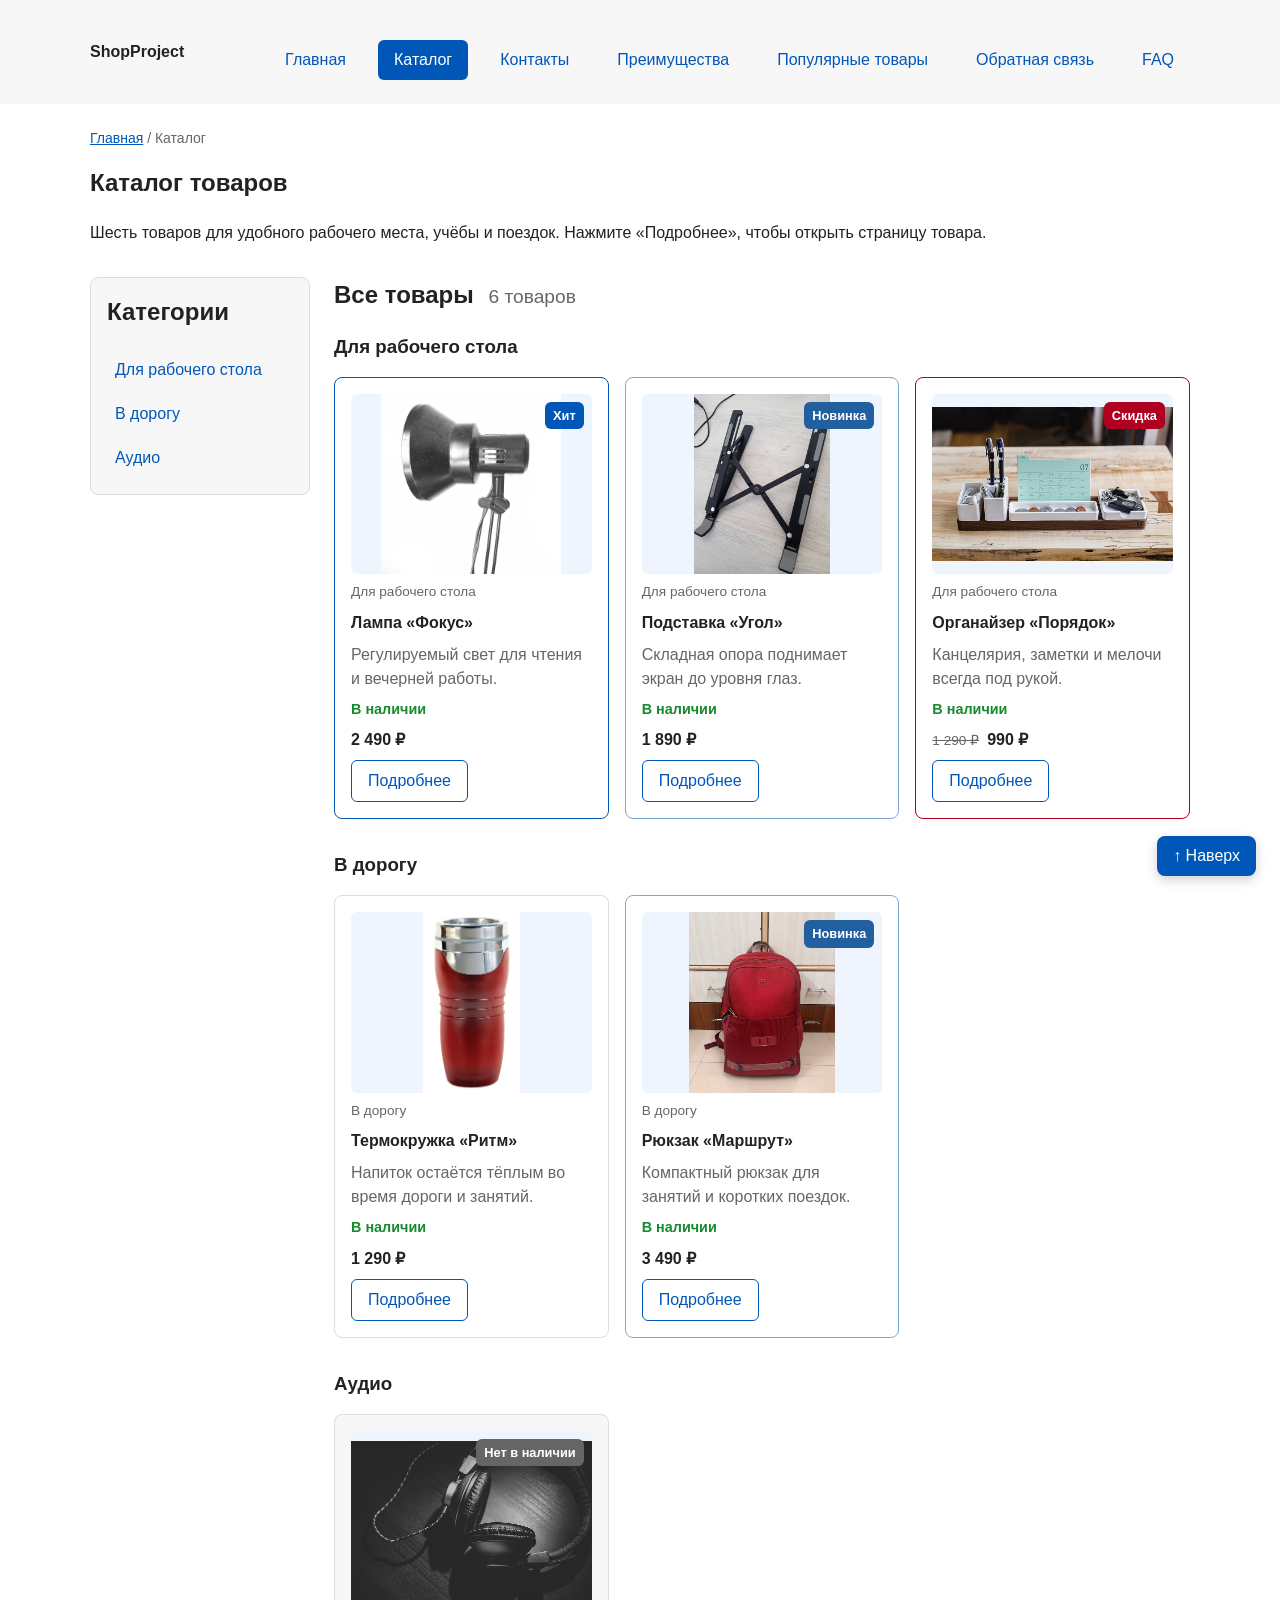
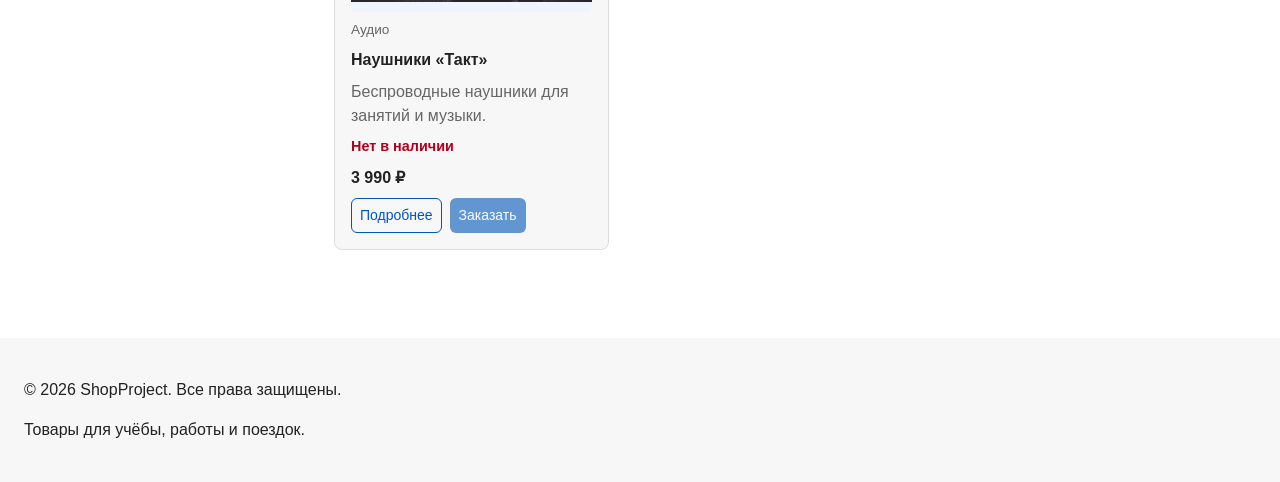
==== commit 36a854c1: "feat: add FAQ, reviews, product details and card variants" ====
--- a/catalog.html
+++ b/catalog.html
@@ -3,11 +3,11 @@
 <head>
   <meta charset="UTF-8">
   <meta name="viewport" content="width=device-width, initial-scale=1.0">
-  <meta name="description" content="Каталог товаров учебного интернет-магазина.">
+  <meta name="description" content="Каталог товаров для учёбы, рабочего места и поездок.">
   <meta property="og:type" content="website">
-  <meta property="og:title" content="Учебный интернет-магазин">
-  <meta property="og:description" content="Учебный frontend-проект интернет-магазина.">
-  <title>Каталог товаров — Учебный интернет-магазин</title>
+  <meta property="og:title" content="ShopProject">
+  <meta property="og:description" content="Товары для учёбы, рабочего места и поездок.">
+  <title>Каталог товаров — ShopProject</title>
   <link rel="stylesheet" href="css/style.css">
 </head>
 <body>
@@ -22,6 +22,7 @@
           <li class="site-nav__item"><a class="site-nav__link" href="index.html#advantages">Преимущества</a></li>
           <li class="site-nav__item"><a class="site-nav__link" href="index.html#popular">Популярные товары</a></li>
           <li class="site-nav__item"><a class="site-nav__link" href="index.html#contacts">Обратная связь</a></li>
+          <li class="site-nav__item"><a class="site-nav__link" href="index.html#faq">FAQ</a></li>
         </ul>
       </nav>
     </div>
@@ -139,8 +140,10 @@
               <p class="product-card__description">Беспроводные наушники для занятий и музыки.</p>
               <p class="product-card__availability product-card__availability--unavailable">Нет в наличии</p>
               <p class="product-card__price">3 990 ₽</p>
-              <a class="button button--secondary product-card__button" href="product-headphones.html">Подробнее</a>
-              <button class="button button--primary product-card__button" type="button" disabled>Заказать</button>
+              <div class="product-card__actions">
+                <a class="button button--secondary" href="product-headphones.html">Подробнее</a>
+                <button class="button button--primary product-card__button" type="button" disabled>Заказать</button>
+              </div>
             </article>
           </div>
         </section>
@@ -149,8 +152,9 @@
   </main>
 
   <footer class="site-footer">
-    <p class="site-footer__text">&copy; 2026 Учебный проект. Все права защищены.</p>
-    <p class="site-footer__text">Дисциплина: Фронтенд и бэкенд разработка</p>
+    <p class="site-footer__text">&copy; 2026 ShopProject. Все права защищены.</p>
+    <p class="site-footer__text">Товары для учёбы, работы и поездок.</p>
   </footer>
+  <a class="back-to-top" href="#">↑ Наверх</a>
 </body>
 </html>
--- a/css/style.css
+++ b/css/style.css
@@ -119,6 +119,83 @@
   margin: 0 auto var(--space-xl);
 }
 .section__title { margin-top: 0; }
+.section--faq { scroll-margin-top: 160px; }
+.advantages-list {
+  display: grid;
+  grid-template-columns: repeat(auto-fit, minmax(min(100%, 250px), 1fr));
+  gap: var(--space-md);
+  margin: 0;
+  padding: 0;
+  list-style: none;
+}
+.advantages-list__item {
+  display: flex;
+  flex-direction: column;
+  gap: var(--space-sm);
+  padding: var(--space-lg);
+  border: 1px solid var(--color-border);
+  border-radius: var(--radius-md);
+  background-color: var(--color-surface);
+}
+.advantages-list__item strong { color: var(--color-primary-dark); }
+.advantages-list__item span { color: var(--color-muted); }
+.reviews-grid {
+  display: grid;
+  grid-template-columns: repeat(auto-fit, minmax(min(100%, 250px), 1fr));
+  gap: var(--space-md);
+}
+.review-card {
+  display: flex;
+  flex-direction: column;
+  gap: var(--space-md);
+  padding: var(--space-lg);
+  border: 1px solid var(--color-border);
+  border-radius: var(--radius-md);
+  background-color: var(--color-bg);
+  box-shadow: 0 4px 16px rgba(0, 63, 134, 0.06);
+}
+.review-card--featured {
+  border-color: var(--color-primary);
+  background-color: var(--color-surface-accent);
+}
+.review-card__person { display: flex; align-items: center; gap: var(--space-sm); }
+.review-card__avatar {
+  display: grid;
+  flex: 0 0 40px;
+  place-items: center;
+  width: 40px;
+  height: 40px;
+  border-radius: 50%;
+  color: var(--color-primary-dark);
+  background-color: #d8e9ff;
+  font-weight: 700;
+}
+.review-card__author { margin: 0; font-weight: 700; }
+.review-card__product { font-size: 0.9rem; }
+.review-card__rating { display: flex; align-items: center; gap: var(--space-sm); }
+.review-card__stars {
+  color: #a76800;
+  font-size: 1.25rem;
+  letter-spacing: 2px;
+  line-height: 1;
+  white-space: nowrap;
+}
+.review-card__score { font-weight: 700; }
+.review-card__quote { flex-grow: 1; margin: 0; }
+.faq__list { display: grid; gap: var(--space-sm); }
+.faq__item {
+  padding: var(--space-md);
+  border: 1px solid var(--color-border);
+  border-radius: var(--radius-md);
+  background-color: var(--color-surface);
+}
+.faq__item[open] { border-color: var(--color-primary); }
+.faq__question { cursor: pointer; font-weight: 700; }
+.faq__question:focus-visible {
+  outline: 2px solid var(--color-primary);
+  outline-offset: 4px;
+}
+.faq__answer { margin: var(--space-sm) 0 0; }
 .products-grid {
   display: grid;
   grid-template-columns: repeat(auto-fill, minmax(min(100%, 220px), 1fr));
@@ -213,7 +290,18 @@
   align-self: flex-start;
   margin-top: auto;
 }
-.product-card__more { align-self: flex-start; }
+.product-card__actions {
+  display: flex;
+  align-items: center;
+  gap: var(--space-sm);
+  margin-top: auto;
+  white-space: nowrap;
+}
+.product-card__actions .button {
+  padding: 6px var(--space-sm);
+  font-size: 0.875rem;
+}
+.product-card__actions .product-card__button { margin-top: 0; }
 .button {
   display: inline-block;
   padding: var(--space-sm) var(--space-md);
@@ -259,6 +347,21 @@
   padding: var(--space-lg);
   background-color: var(--color-surface);
 }
+.back-to-top {
+  position: fixed;
+  right: var(--space-lg);
+  bottom: var(--space-lg);
+  z-index: 900;
+  padding: var(--space-sm) var(--space-md);
+  border-radius: var(--radius-md);
+  color: var(--color-white);
+  background-color: var(--color-primary);
+  text-decoration: none;
+  box-shadow: 0 4px 12px rgba(0, 0, 0, 0.18);
+}
+.back-to-top:hover,
+.back-to-top:focus-visible { color: var(--color-white); background-color: var(--color-primary-dark); }
+.back-to-top:focus-visible { outline: 2px solid var(--color-primary-dark); outline-offset: 3px; }
 
 /* Каталог */
 .catalog-layout {
@@ -333,6 +436,34 @@
 }
 .product-detail__category { margin: 0 0 var(--space-sm); }
 .product-detail__title { margin: 0 0 var(--space-md); }
+.product-detail__rating {
+  display: flex;
+  flex-wrap: wrap;
+  align-items: center;
+  gap: var(--space-sm);
+  margin-bottom: var(--space-lg);
+}
+.product-detail__rating a { margin-left: var(--space-sm); font-size: 0.9rem; }
+.product-detail__stars {
+  position: relative;
+  display: inline-block;
+  color: #cccccc;
+  font-size: 1.25rem;
+  letter-spacing: 2px;
+  line-height: 1;
+  white-space: nowrap;
+}
+.product-detail__stars::before {
+  position: absolute;
+  top: 0;
+  left: 0;
+  width: 100%;
+  overflow: hidden;
+  color: #a76800;
+  content: "★★★★★";
+}
+.product-detail__stars--four-half::before { width: 90%; }
+.product-detail__stars--four::before { width: 80%; }
 .product-detail__description { margin: 0 0 var(--space-md); }
 .product-detail__availability {
   margin: 0 0 var(--space-sm);
@@ -352,7 +483,32 @@
   font-weight: 400;
 }
 .product-detail__heading { margin: 0 0 var(--space-sm); }
-.product-detail__features { margin: 0 0 var(--space-lg); padding-left: var(--space-lg); }
+.product-detail__actions {
+  display: flex;
+  flex-wrap: wrap;
+  gap: var(--space-sm);
+  margin: 0 0 var(--space-lg);
+}
+.product-detail__specs { margin: 0; border-top: 1px solid var(--color-border); }
+.product-detail__spec-row {
+  display: grid;
+  grid-template-columns: repeat(2, minmax(0, 1fr));
+  gap: var(--space-md);
+  padding: var(--space-sm) 0;
+  border-bottom: 1px solid var(--color-border);
+}
+.product-detail__spec-row dt { color: var(--color-muted); }
+.product-detail__spec-row dd { margin: 0; font-weight: 700; }
+.product-reviews { scroll-margin-top: 160px; }
+.product-reviews__header {
+  display: flex;
+  flex-wrap: wrap;
+  align-items: baseline;
+  gap: var(--space-sm);
+  margin-bottom: var(--space-md);
+}
+.product-reviews__header .section__title { margin: 0; }
+.product-reviews__count { color: var(--color-muted); }
 
 @media (max-width: 760px) {
   .site-header__inner { display: block; }
@@ -370,6 +526,11 @@
     grid-template-areas: "filters" "products";
   }
   .product-detail { grid-template-columns: minmax(0, 1fr); }
+  .back-to-top { right: var(--space-sm); bottom: var(--space-sm); }
+}
+
+@media (prefers-reduced-motion: reduce) {
+  html { scroll-behavior: auto; }
 }
 
 /* Диалог и форма заявки */
@@ -381,6 +542,7 @@
 }
 .order-dialog::backdrop { background-color: rgba(0, 0, 0, 0.5); }
 .order-dialog__title { margin-top: 0; }
+.order-dialog__product { margin: 0 0 var(--space-md); color: var(--color-muted); }
 .order-form__field { margin-bottom: var(--space-md); }
 .order-form__label {
   display: block;
